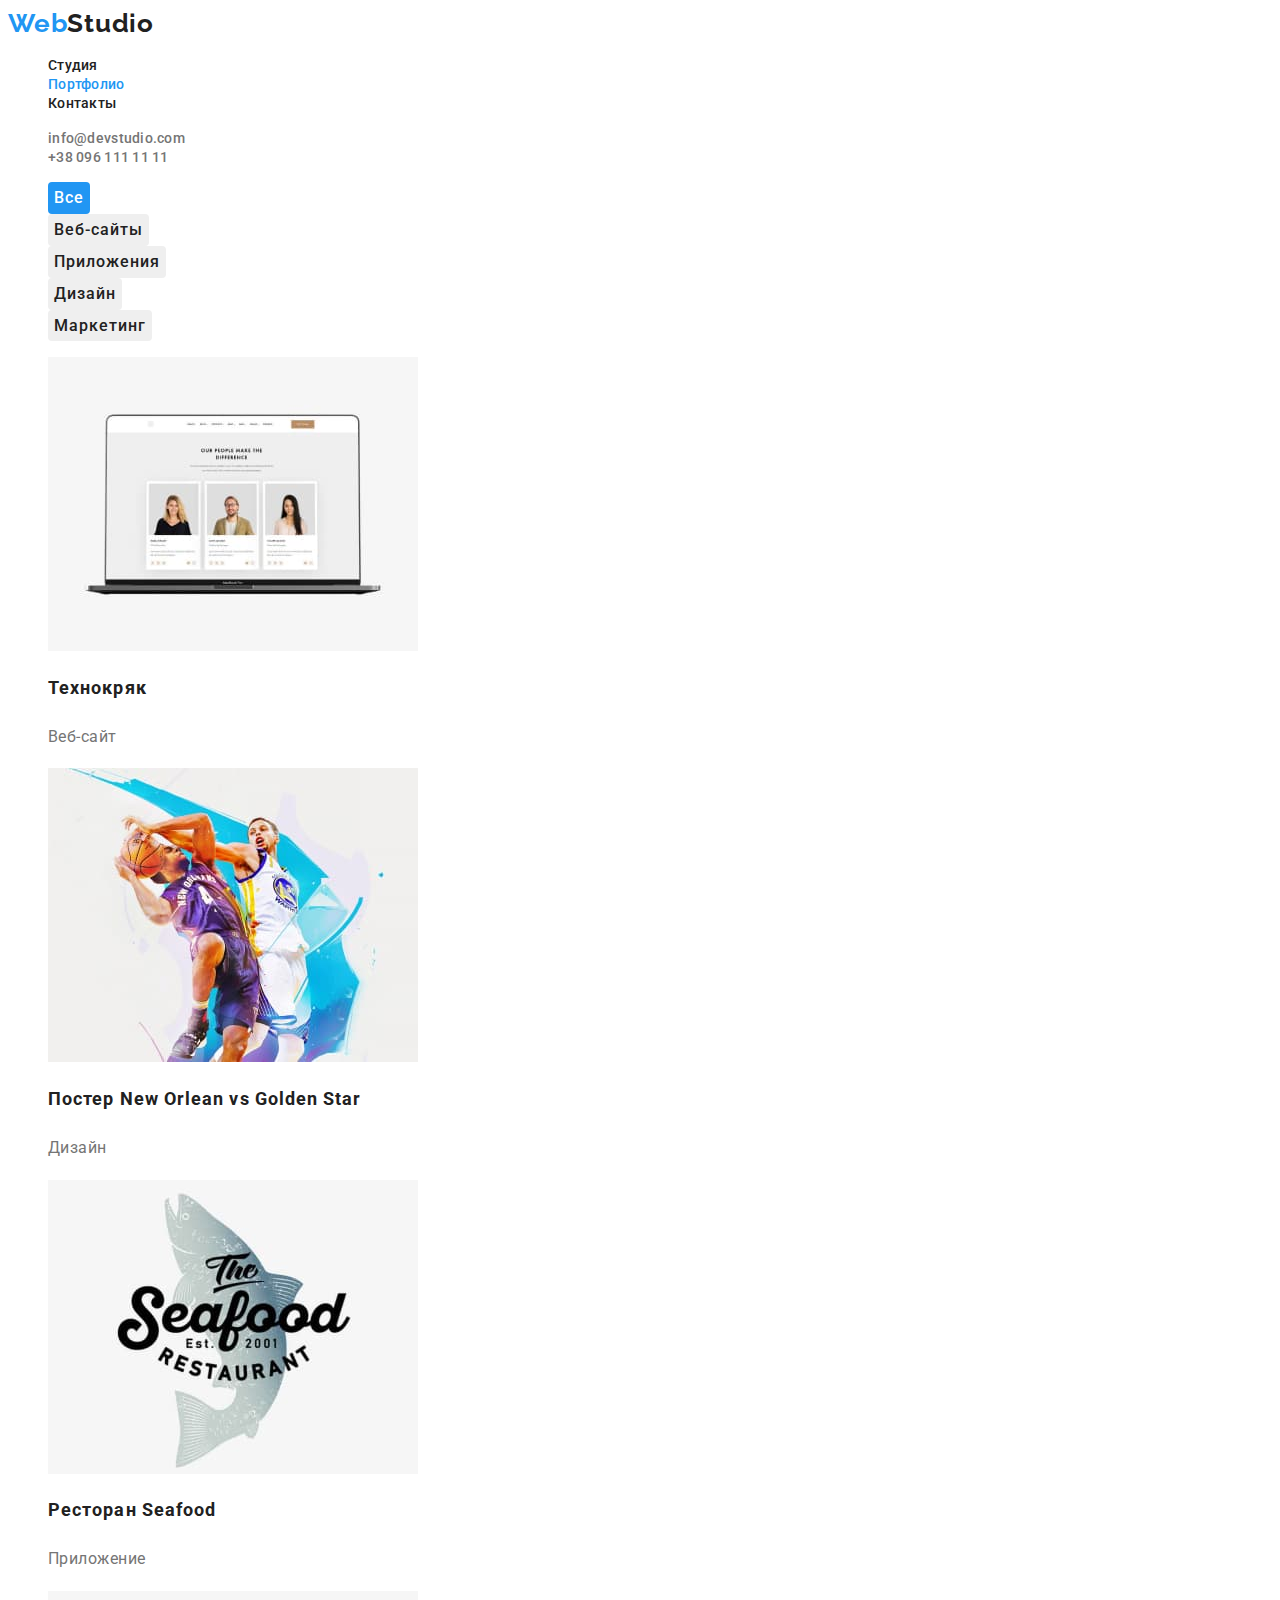
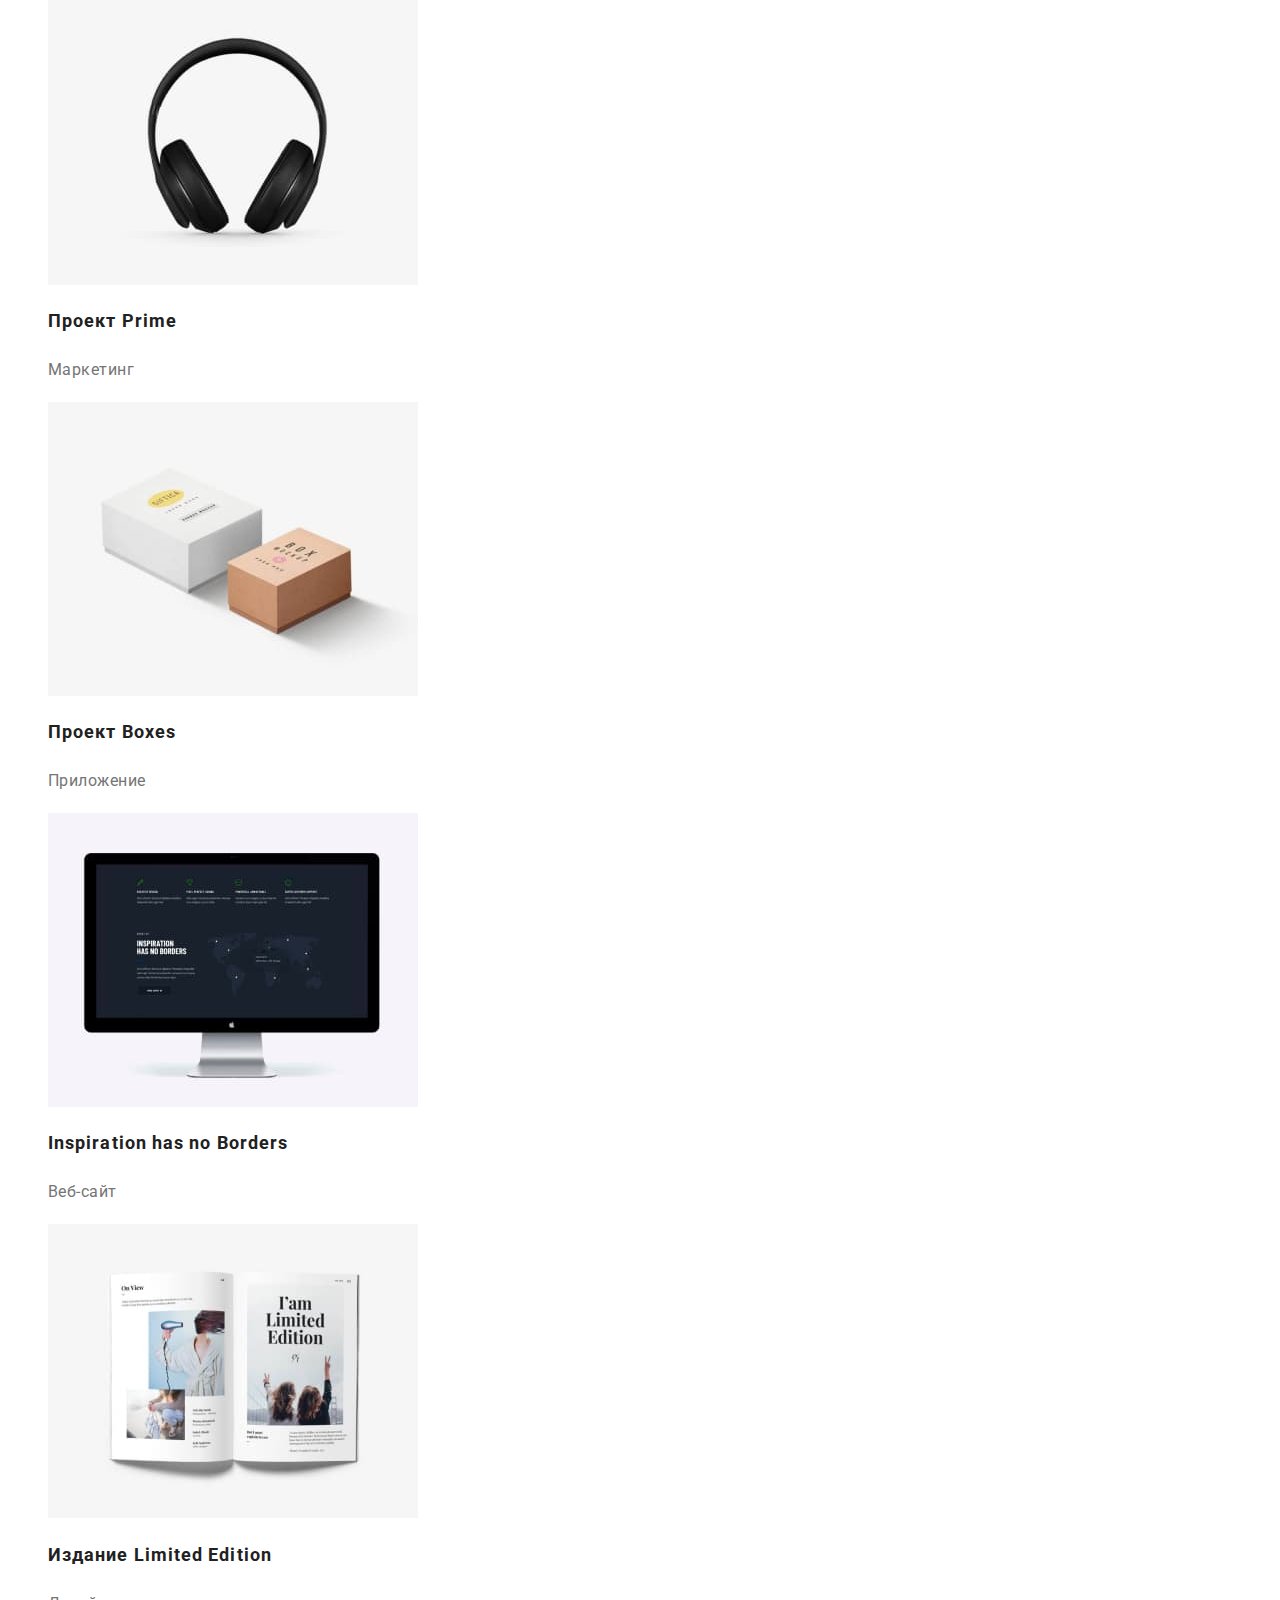
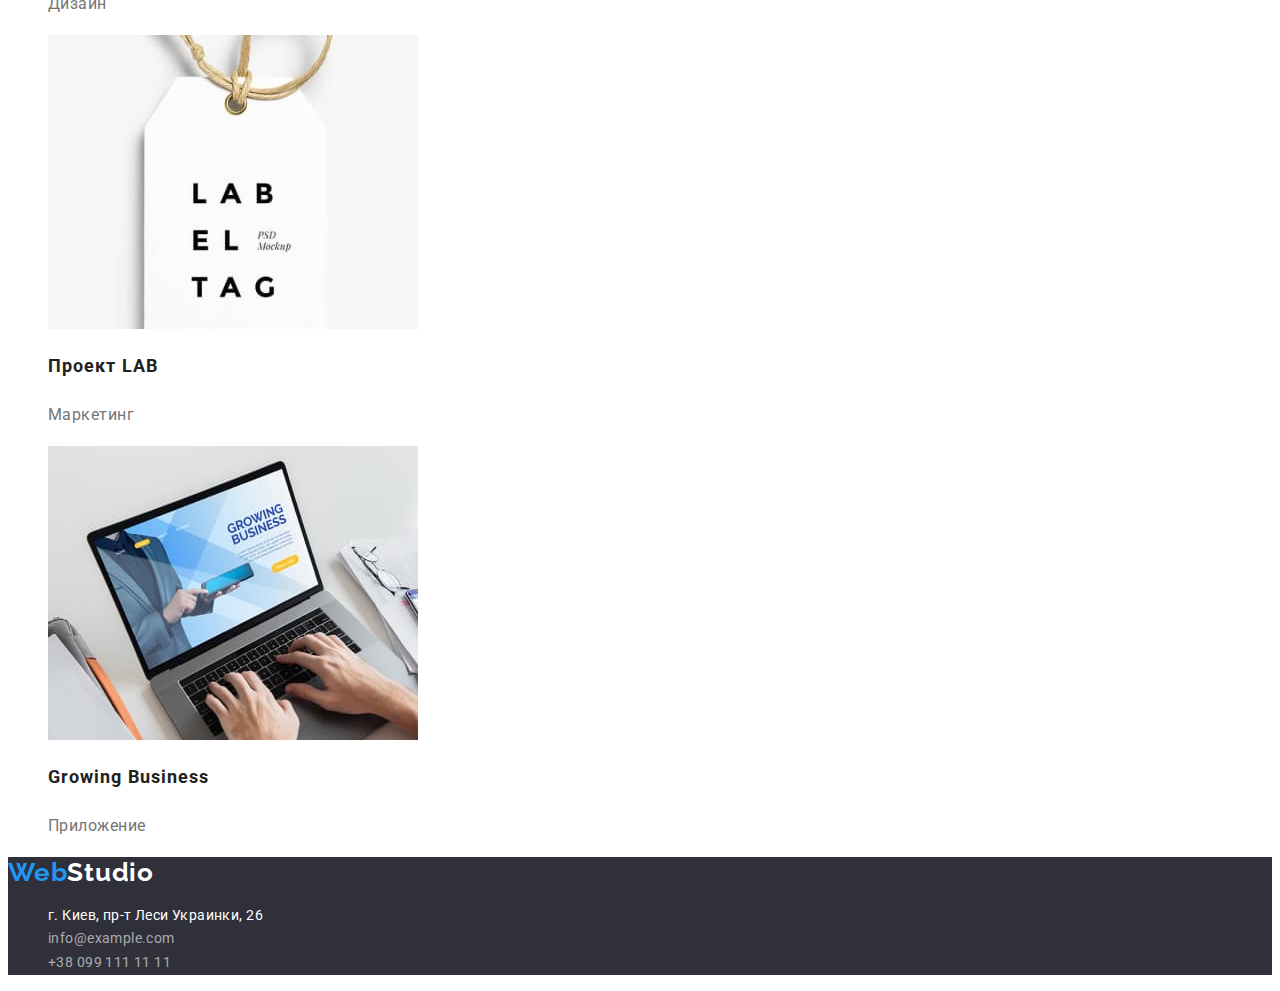
==== portfolio.html @ 715f6368 "add new rep" ====
<!DOCTYPE html>
<html lang="ru">
  <head>
    <meta charset="UTF-8" />
    <meta http-equiv="X-UA-Compatible" content="IE=edge" />
    <meta name="viewport" content="width=device-width, initial-scale=1.0" />
    <title>Portfolio</title>
    <link rel="preconnect" href="https://fonts.googleapis.com" />
    <link rel="preconnect" href="https://fonts.gstatic.com" crossorigin />
    <link
      href="https://fonts.googleapis.com/css2?family=Roboto:wght@400;500;700;900&family=Raleway:wght@700&display=swap"
      rel="stylesheet"
    />
    <link rel="stylesheet" href="./css/styles.css" />
  </head>
  <body>
    <header class="header">
      <a lang="en" href="" class="header-logo link"
        ><span class="web">Web</span>Studio</a
      >
      <nav class="header-nav">
        <ul class="header-list list">
          <li class="header-item">
            <a href="./index.html" class="header-link link">Студия</a>
          </li>
          <li class="header-item">
            <a href="./portfolio.html" class="header-link link current"
              >Портфолио</a
            >
          </li>
          <li class="header-item">
            <a href="" class="header-link link">Контакты</a>
          </li>
        </ul>
      </nav>
      <ul class="header-contacts list">
        <li class="header-item-mailtel">
          <a href="mailto:info@devstudio.com" class="header-mailtel link"
            >info@devstudio.com</a
          >
        </li>
        <li class="header-item-mailtel">
          <a href="tel:+380961111111" class="header-mailtel link"
            >+38 096 111 11 11</a
          >
        </li>
      </ul>
    </header>
    <main>
      <section class="features">
        <h1 class="visually-hidden">Наполнение портфолио</h1>
        <ul class="portfolio-list list">
          <li class="item-button">
            <button type="button" class="btn-portfolio-wse">Все</button>
          </li>
          <li class="item-button">
            <button type="button" class="btn-portfolio">Веб-сайты</button>
          </li>
          <li class="item-button">
            <button type="button" class="btn-portfolio">Приложения</button>
          </li>
          <li class="item-button">
            <button type="button" class="btn-portfolio">Дизайн</button>
          </li>
          <li class="item-button">
            <button type="button" class="btn-portfolio">Маркетинг</button>
          </li>
        </ul>
        <ul class="portfolio-list list">
          <li class="portfolio-item">
            <img src="./img/portfolio1.jpg" alt="Ноутбук" width="370" />
            <h2 class="portfolio-desc">Технокряк</h2>
            <p title="text" class="portfolio-text">Веб-сайт</p>
          </li>
          <li class="portfolio-item">
            <img src="./img/portfolio2.jpg" alt="Гравці з м'ячем" width="370" />
            <h2 class="portfolio-desc">
              Постер <span lang="en">New Orlean vs Golden Star</span>
            </h2>
            <p title="text" class="portfolio-text">Дизайн</p>
          </li>
          <li class="portfolio-item">
            <img src="./img/portfolio3.jpg" alt="логотип риби" width="370" />
            <h2 class="portfolio-desc">
              Ресторан <span lang="en">Seafood</span>
            </h2>
            <p title="text" class="portfolio-text">Приложение</p>
          </li>
          <li class="portfolio-item">
            <img src="./img/portfolio4.jpg" alt="навушники" width="370" />
            <h2 class="portfolio-desc">Проект <span lang="en">Prime</span></h2>
            <p title="text" class="portfolio-text">Маркетинг</p>
          </li>
          <li class="portfolio-item">
            <img src="./img/portfolio5.jpg" alt="ящики" width="370" />
            <h2 class="portfolio-desc">Проект <span lang="en">Boxes</span></h2>
            <p title="text" class="portfolio-text">Приложение</p>
          </li>
          <li class="portfolio-item">
            <img src="./img/portfolio6.jpg" alt="монітор" width="370" />
            <h2 lang="en" class="portfolio-desc">Inspiration has no Borders</h2>
            <p title="text" class="portfolio-text">Веб-сайт</p>
          </li>
          <li class="portfolio-item">
            <img src="./img/portfolio7.jpg" alt="книга" width="370" />
            <h2 class="portfolio-desc">
              Издание <span lang="en">Limited Edition</span>
            </h2>
            <p title="text" class="portfolio-text">Дизайн</p>
          </li>
          <li class="portfolio-item">
            <img src="./img/portfolio8.jpg" alt="стікер" width="370" />
            <h2 class="portfolio-desc">Проект <span lang="en">LAB</span></h2>
            <p title="text" class="portfolio-text">Маркетинг</p>
          </li>
          <li class="portfolio-item">
            <img
              src="./img/portfolio9.jpg"
              alt="руки на ноутбуці"
              width="370"
            />
            <h2 lang="en" class="portfolio-desc">Growing Business</h2>
            <p title="text" class="portfolio-text">Приложение</p>
          </li>
        </ul>
      </section>
    </main>
    <footer class="footer">
      <a lang="en" href="" class="footer-logo link"
        ><span class="web-f">Web</span>Studio</a
      >
      <address class="adress">
        <ul class="adress-list list">
          <li class="adress-item-one">
            <a
              href="https://goo.gl/maps/7hDz9HY57iAQ3fco6"
              class="adress-link-one link"
              >г. Киев, пр-т Леси Украинки, 26</a
            >
          </li>
          <li class="adress-item">
            <a href="mailto:info@example.com" class="adress-link link"
              >info@example.com</a
            >
          </li>
          <li class="adress-item">
            <a href="tel:+380991111111" class="adress-link link"
              >+38 099 111 11 11</a
            >
          </li>
        </ul>
      </address>
    </footer>
  </body>
</html>
---- css/styles.css ----
:root {
  --first-color: #212121;
  --second-color: #ffffff;
  --third-color: #2196f3;
  --fourth-color: #000000;
  --fifth-color: #757575;
  --sixth-color: #2f303a;
  --seventh-color: #f5f4fa;
  --hero-button-color: #188ce8;
}

.header-item.current {
  color: var(--third-color);
}

body {
  font-family: "Roboto", sans-serif;
  color: var(--first-color);
  background-color: var(--second-color);
}

.link {
  text-decoration: none;
}

/*----header----*/

.header-logo {
  font-family: "Raleway";
  font-weight: 700;
  font-size: 26px;
  line-height: 1.19;
  letter-spacing: 0.03em;
  color: var(--first-color);
}

.header-logo:hover,
.header-logo:focus,
.web {
  color: var(--third-color);
}

.header-link {
  font-weight: 500;
  font-size: 14px;
  line-height: 1.14;
  letter-spacing: 0.02em;
  color: var(--first-color);
}

.header-link:hover,
.header-link:focus {
  color: var(--third-color);
}

.list {
  list-style: none;
}

.current {
  color: var(--third-color);
}

.header-mailtel {
  font-weight: 500;
  font-size: 14px;
  line-height: 1.14;
  letter-spacing: 0.02em;
  color: var(--fifth-color);
}

.header-mailtel:hover,
.header-mailtel:focus {
  color: var(--third-color);
}

/*---hero---*/

.hero {
  background-color: var(--sixth-color);
}

.hero-logo {
  font-weight: 900;
  font-size: 44px;
  line-height: 1.36;
  letter-spacing: 0.06em;
  text-transform: uppercase;
  color: var(--second-color);
}

.hero-btn {
  font-family: "Roboto";
  font-weight: 500;
  font-size: 16px;
  line-height: 1.87;
  display: flex;
  letter-spacing: 0.06em;
  border: 0;
  border-radius: 4px;
  color: var(--second-color);
  background-color: var(--third-color);
  cursor: pointer;
}

.hero-btn:hover,
.hero-btn:focus {
  background-color: var(--hero-button-color);
  color: var(--second-color);
}

/*--benefits--*/

.visually-hidden {
  position: absolute;
  white-space: nowrap;
  width: 1px;
  height: 1px;
  overflow: hidden;
  border: 0;
  padding: 0;
  clip: rect(0 0 0 0);
  clip-path: inset(50%);
  margin: -1px;
}

.benefits-hed {
  font-weight: 700;
  font-size: 14px;
  line-height: 1.14;
  letter-spacing: 0.03em;
  text-transform: uppercase;
  color: var(--first-color);
}

.benefits-text {
  font-size: 14px;
  line-height: 1.71;
  letter-spacing: 0.03em;
  color: var(--fifth-color);
}

/*---prices---*/

.prices-tittle {
  font-weight: 700;
  font-size: 36px;
  line-height: 1.16;
  letter-spacing: 0.03em;
  color: var(--first-color);
}

/*----team----*/

.team {
  background-color: var(--seventh-color);
}

.team-item {
  background-color: var(--second-color);
}

.team-tittle {
  font-weight: 700;
  font-size: 36px;
  line-height: 1.16;
  letter-spacing: 0.03em;
  color: var(--first-color);
}

.team-participant {
  font-weight: 500;
  font-size: 16px;
  line-height: 1.18;
  letter-spacing: 0.03em;
  color: var(--first-color);
}

.team-text {
  line-height: 1.18;
  letter-spacing: 0.03em;
  color: var(--fifth-color);
}

/*---footer---*/

.footer-logo {
  font-family: "Raleway";
  font-style: normal;
  font-weight: 700;
  font-size: 26px;
  line-height: 1.19;
  letter-spacing: 0.03em;
  color: var(--second-color);
}

.footer-logo:hover,
.footer-logo:focus,
.web-f {
  color: var(--third-color);
}

.footer {
  background-color: var(--sixth-color);
}

.adress {
  font-style: normal;
}

.adress-link-one {
  font-size: 14px;
  line-height: 1.71;
  letter-spacing: 0.03em;
  color: var(--second-color);
}

.adress-link-one:hover,
.adress-link-one:focus {
  color: var(--third-color);
}

.adress-link {
  font-size: 14px;
  line-height: 1.71;
  letter-spacing: 0.03em;
  color: rgba(255, 255, 255, 0.6);
}

.adress-link:hover,
.adress-link:focus {
  color: var(--third-color);
}

/*---portfolio---*/

.btn-portfolio-wse {
  font-family: inherit;
  font-weight: 500;
  font-size: 16px;
  line-height: 1.87;
  display: flex;
  letter-spacing: 0.06em;
  border: 0;
  border-radius: 4px;
  color: var(--second-color);
  background-color: var(--third-color);
  cursor: pointer;
}

.btn-portfolio-wse:hover,
.btn-portfolio-wse:focus {
  background-color: var(--third-color);
  color: var(--second-color);
}

.btn-portfolio {
  font-family: inherit;
  font-weight: 500;
  font-size: 16px;
  line-height: 1.87;
  display: flex;
  letter-spacing: 0.06em;
  border: 0;
  border-radius: 4px;
  color: var(--first-color);
  cursor: pointer;
}

.btn-portfolio:hover,
.btn-portfolio:focus {
  background-color: var(--third-color);
  color: var(--second-color);
}

.portfolio-desc {
  font-weight: 700;
  font-size: 18px;
  line-height: 2;
  letter-spacing: 0.06em;
  color: var(--first-color);
}

.portfolio-text {
  font-size: 16px;
  line-height: 1.88;
  letter-spacing: 0.03em;
  color: var(--fifth-color);
}
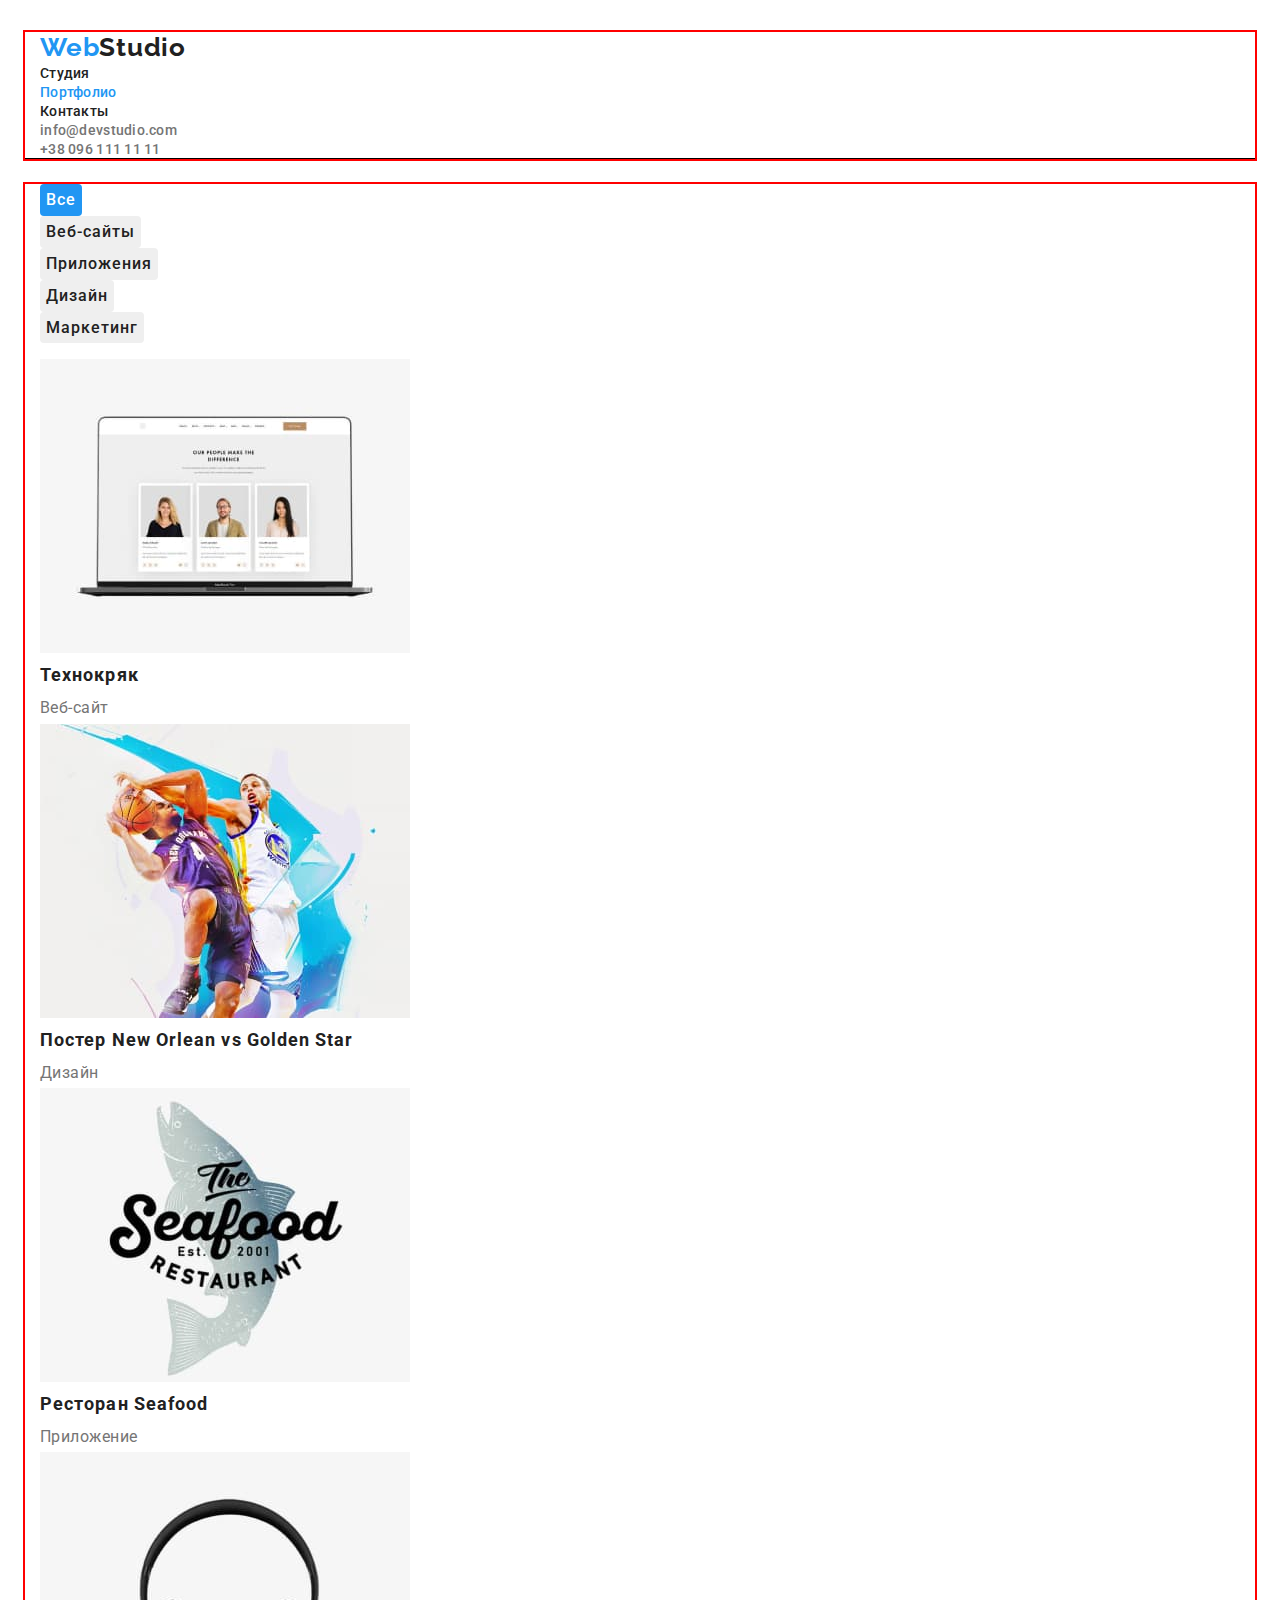
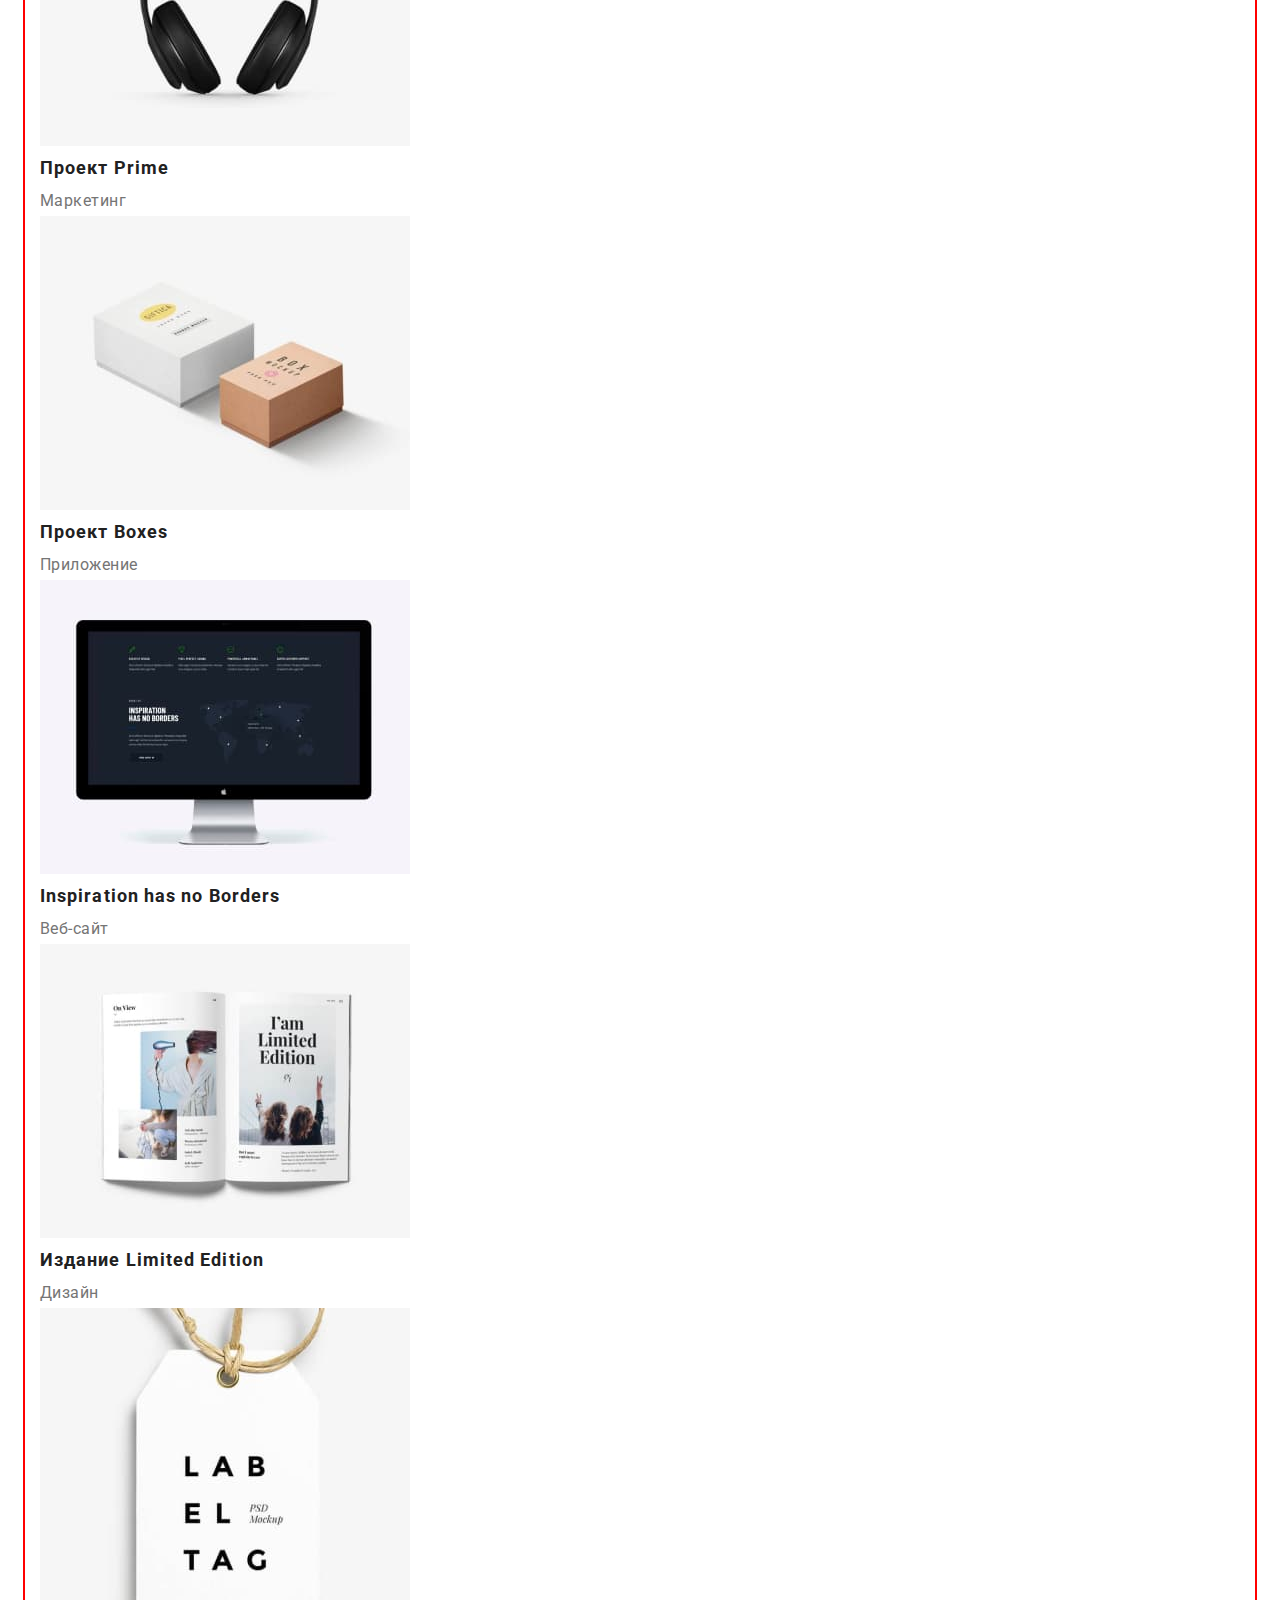
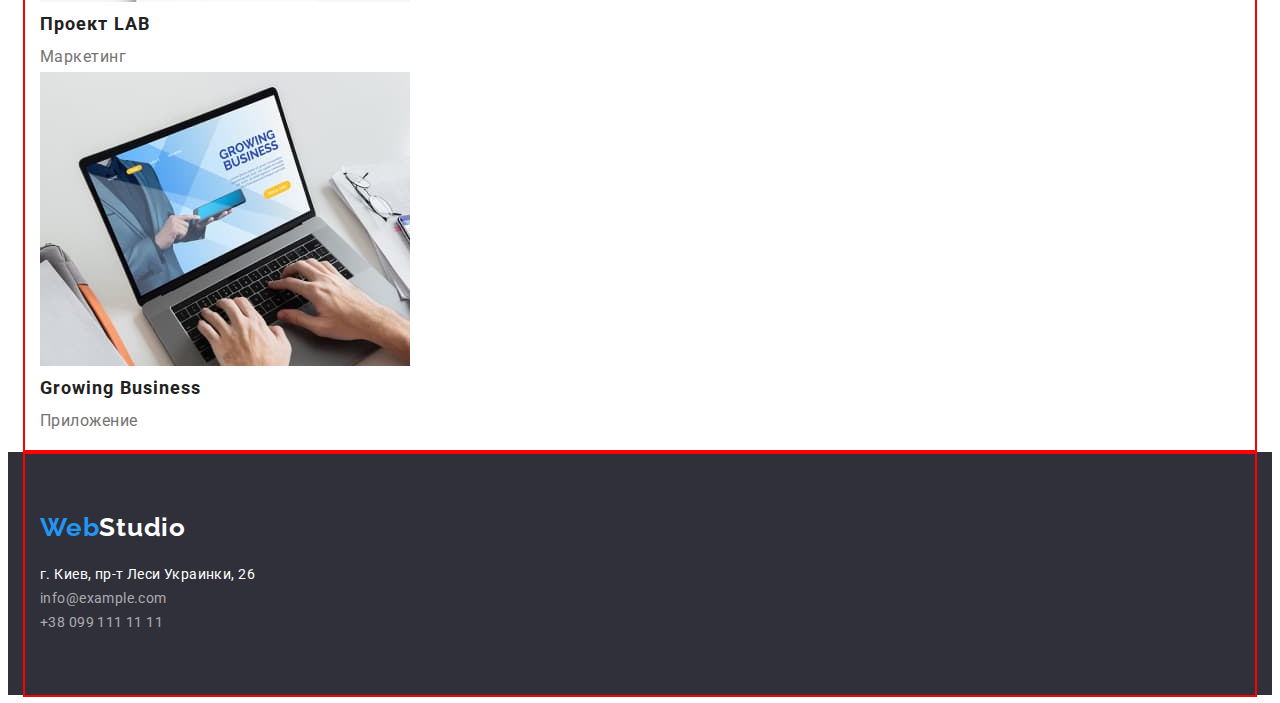
==== commit 670f09d9: "dz1" ====
--- a/portfolio.html
+++ b/portfolio.html
@@ -11,145 +11,168 @@
       href="https://fonts.googleapis.com/css2?family=Roboto:wght@400;500;700;900&family=Raleway:wght@700&display=swap"
       rel="stylesheet"
     />
+        <link
+      rel="stylesheet"
+      href="https://cdnjs.cloudflare.com/ajax/libs/modern-normalize/1.1.0/modern-normalize.min.css"
+      integrity="sha512-wpPYUAdjBVSE4KJnH1VR1HeZfpl1ub8YT/NKx4PuQ5NmX2tKuGu6U/JRp5y+Y8XG2tV+wKQpNHVUX03MfMFn9Q=="
+      crossorigin="anonymous"
+      referrerpolicy="no-referrer"
+    />
     <link rel="stylesheet" href="./css/styles.css" />
   </head>
   <body>
-    <header class="header">
-      <a lang="en" href="" class="header-logo link"
-        ><span class="web">Web</span>Studio</a
-      >
-      <nav class="header-nav">
-        <ul class="header-list list">
-          <li class="header-item">
-            <a href="./index.html" class="header-link link">Студия</a>
-          </li>
-          <li class="header-item">
-            <a href="./portfolio.html" class="header-link link current"
-              >Портфолио</a
+    <header class="page-header">
+      <div class="container container-header">
+        <a lang="en" href="" class="header-logo link"
+          ><span class="web">Web</span>Studio</a
+        >
+        <nav class="header-nav">
+          <ul class="header-list list">
+            <li class="header-item">
+              <a href="./index.html" class="header-link link">Студия</a>
+            </li>
+            <li class="header-item">
+              <a href="./portfolio.html" class="header-link link current"
+                >Портфолио</a
+              >
+            </li>
+            <li class="header-item">
+              <a href="" class="header-link link">Контакты</a>
+            </li>
+          </ul>
+        </nav>
+        <ul class="header-contacts list">
+          <li class="header-item-mailtel">
+            <a href="mailto:info@devstudio.com" class="header-mailtel link"
+              >info@devstudio.com</a
             >
           </li>
-          <li class="header-item">
-            <a href="" class="header-link link">Контакты</a>
+          <li class="header-item-mailtel">
+            <a href="tel:+380961111111" class="header-mailtel link"
+              >+38 096 111 11 11</a
+            >
           </li>
         </ul>
-      </nav>
-      <ul class="header-contacts list">
-        <li class="header-item-mailtel">
-          <a href="mailto:info@devstudio.com" class="header-mailtel link"
-            >info@devstudio.com</a
-          >
-        </li>
-        <li class="header-item-mailtel">
-          <a href="tel:+380961111111" class="header-mailtel link"
-            >+38 096 111 11 11</a
-          >
-        </li>
-      </ul>
+      </div>
     </header>
     <main>
       <section class="features">
-        <h1 class="visually-hidden">Наполнение портфолио</h1>
-        <ul class="portfolio-list list">
-          <li class="item-button">
-            <button type="button" class="btn-portfolio-wse">Все</button>
-          </li>
-          <li class="item-button">
-            <button type="button" class="btn-portfolio">Веб-сайты</button>
-          </li>
-          <li class="item-button">
-            <button type="button" class="btn-portfolio">Приложения</button>
-          </li>
-          <li class="item-button">
-            <button type="button" class="btn-portfolio">Дизайн</button>
-          </li>
-          <li class="item-button">
-            <button type="button" class="btn-portfolio">Маркетинг</button>
-          </li>
-        </ul>
-        <ul class="portfolio-list list">
-          <li class="portfolio-item">
-            <img src="./img/portfolio1.jpg" alt="Ноутбук" width="370" />
-            <h2 class="portfolio-desc">Технокряк</h2>
-            <p title="text" class="portfolio-text">Веб-сайт</p>
-          </li>
-          <li class="portfolio-item">
-            <img src="./img/portfolio2.jpg" alt="Гравці з м'ячем" width="370" />
-            <h2 class="portfolio-desc">
-              Постер <span lang="en">New Orlean vs Golden Star</span>
-            </h2>
-            <p title="text" class="portfolio-text">Дизайн</p>
-          </li>
-          <li class="portfolio-item">
-            <img src="./img/portfolio3.jpg" alt="логотип риби" width="370" />
-            <h2 class="portfolio-desc">
-              Ресторан <span lang="en">Seafood</span>
-            </h2>
-            <p title="text" class="portfolio-text">Приложение</p>
-          </li>
-          <li class="portfolio-item">
-            <img src="./img/portfolio4.jpg" alt="навушники" width="370" />
-            <h2 class="portfolio-desc">Проект <span lang="en">Prime</span></h2>
-            <p title="text" class="portfolio-text">Маркетинг</p>
-          </li>
-          <li class="portfolio-item">
-            <img src="./img/portfolio5.jpg" alt="ящики" width="370" />
-            <h2 class="portfolio-desc">Проект <span lang="en">Boxes</span></h2>
-            <p title="text" class="portfolio-text">Приложение</p>
-          </li>
-          <li class="portfolio-item">
-            <img src="./img/portfolio6.jpg" alt="монітор" width="370" />
-            <h2 lang="en" class="portfolio-desc">Inspiration has no Borders</h2>
-            <p title="text" class="portfolio-text">Веб-сайт</p>
-          </li>
-          <li class="portfolio-item">
-            <img src="./img/portfolio7.jpg" alt="книга" width="370" />
-            <h2 class="portfolio-desc">
-              Издание <span lang="en">Limited Edition</span>
-            </h2>
-            <p title="text" class="portfolio-text">Дизайн</p>
-          </li>
-          <li class="portfolio-item">
-            <img src="./img/portfolio8.jpg" alt="стікер" width="370" />
-            <h2 class="portfolio-desc">Проект <span lang="en">LAB</span></h2>
-            <p title="text" class="portfolio-text">Маркетинг</p>
-          </li>
-          <li class="portfolio-item">
-            <img
-              src="./img/portfolio9.jpg"
-              alt="руки на ноутбуці"
-              width="370"
-            />
-            <h2 lang="en" class="portfolio-desc">Growing Business</h2>
-            <p title="text" class="portfolio-text">Приложение</p>
-          </li>
-        </ul>
+        <div class="container">
+          <h1 class="visually-hidden">Наполнение портфолио</h1>
+          <ul class="portfolio-list list">
+            <li class="item-button">
+              <button type="button" class="btn-portfolio-wse">Все</button>
+            </li>
+            <li class="item-button">
+              <button type="button" class="btn-portfolio">Веб-сайты</button>
+            </li>
+            <li class="item-button">
+              <button type="button" class="btn-portfolio">Приложения</button>
+            </li>
+            <li class="item-button">
+              <button type="button" class="btn-portfolio">Дизайн</button>
+            </li>
+            <li class="item-button">
+              <button type="button" class="btn-portfolio">Маркетинг</button>
+            </li>
+          </ul>
+          <ul class="portfolio-list list">
+            <li class="portfolio-item">
+              <img src="./img/portfolio1.jpg" alt="Ноутбук" width="370" />
+              <h2 class="portfolio-desc">Технокряк</h2>
+              <p title="text" class="portfolio-text">Веб-сайт</p>
+            </li>
+            <li class="portfolio-item">
+              <img
+                src="./img/portfolio2.jpg"
+                alt="Гравці з м'ячем"
+                width="370"
+              />
+              <h2 class="portfolio-desc">
+                Постер <span lang="en">New Orlean vs Golden Star</span>
+              </h2>
+              <p title="text" class="portfolio-text">Дизайн</p>
+            </li>
+            <li class="portfolio-item">
+              <img src="./img/portfolio3.jpg" alt="логотип риби" width="370" />
+              <h2 class="portfolio-desc">
+                Ресторан <span lang="en">Seafood</span>
+              </h2>
+              <p title="text" class="portfolio-text">Приложение</p>
+            </li>
+            <li class="portfolio-item">
+              <img src="./img/portfolio4.jpg" alt="навушники" width="370" />
+              <h2 class="portfolio-desc">
+                Проект <span lang="en">Prime</span>
+              </h2>
+              <p title="text" class="portfolio-text">Маркетинг</p>
+            </li>
+            <li class="portfolio-item">
+              <img src="./img/portfolio5.jpg" alt="ящики" width="370" />
+              <h2 class="portfolio-desc">
+                Проект <span lang="en">Boxes</span>
+              </h2>
+              <p title="text" class="portfolio-text">Приложение</p>
+            </li>
+            <li class="portfolio-item">
+              <img src="./img/portfolio6.jpg" alt="монітор" width="370" />
+              <h2 lang="en" class="portfolio-desc">
+                Inspiration has no Borders
+              </h2>
+              <p title="text" class="portfolio-text">Веб-сайт</p>
+            </li>
+            <li class="portfolio-item">
+              <img src="./img/portfolio7.jpg" alt="книга" width="370" />
+              <h2 class="portfolio-desc">
+                Издание <span lang="en">Limited Edition</span>
+              </h2>
+              <p title="text" class="portfolio-text">Дизайн</p>
+            </li>
+            <li class="portfolio-item">
+              <img src="./img/portfolio8.jpg" alt="стікер" width="370" />
+              <h2 class="portfolio-desc">Проект <span lang="en">LAB</span></h2>
+              <p title="text" class="portfolio-text">Маркетинг</p>
+            </li>
+            <li class="portfolio-item">
+              <img
+                src="./img/portfolio9.jpg"
+                alt="руки на ноутбуці"
+                width="370"
+              />
+              <h2 lang="en" class="portfolio-desc">Growing Business</h2>
+              <p title="text" class="portfolio-text">Приложение</p>
+            </li>
+          </ul>
+        </div>
       </section>
     </main>
     <footer class="footer">
-      <a lang="en" href="" class="footer-logo link"
-        ><span class="web-f">Web</span>Studio</a
-      >
-      <address class="adress">
-        <ul class="adress-list list">
-          <li class="adress-item-one">
-            <a
-              href="https://goo.gl/maps/7hDz9HY57iAQ3fco6"
-              class="adress-link-one link"
-              >г. Киев, пр-т Леси Украинки, 26</a
-            >
-          </li>
-          <li class="adress-item">
-            <a href="mailto:info@example.com" class="adress-link link"
-              >info@example.com</a
-            >
-          </li>
-          <li class="adress-item">
-            <a href="tel:+380991111111" class="adress-link link"
-              >+38 099 111 11 11</a
-            >
-          </li>
-        </ul>
-      </address>
+      <div class="container container-footer">
+        <a href="" class="footer-logo link"
+          ><span class="web-f">Web</span>Studio</a
+        >
+        <address class="adress">
+          <ul class="adress-list list">
+            <li class="adress-item-one">
+              <a
+                href="https://goo.gl/maps/7hDz9HY57iAQ3fco6"
+                class="adress-link-one link"
+                >г. Киев, пр-т Леси Украинки, 26</a
+              >
+            </li>
+            <li class="adress-item">
+              <a href="mailto:info@example.com" class="adress-link link"
+                >info@example.com</a
+              >
+            </li>
+            <li class="adress-item">
+              <a href="tel:+380991111111" class="adress-link link"
+                >+38 099 111 11 11</a
+              >
+            </li>
+          </ul>
+        </address>
+      </div>
     </footer>
   </body>
 </html>
--- a/css/styles.css
+++ b/css/styles.css
@@ -9,6 +9,23 @@
   --hero-button-color: #188ce8;
 }
 
+p,
+h1,
+h2,
+h3,
+h4,
+h5,
+h6 {
+  margin: 0;
+}
+
+ul,
+ol {
+  margin: 0;
+  margin-left: 0;
+  padding: 0;
+}
+
 .header-item.current {
   color: var(--third-color);
 }
@@ -23,7 +40,25 @@
   text-decoration: none;
 }
 
+.container {
+  width: 1200px;
+  margin-left: auto;
+  margin-right: auto;
+  padding-left: 15px;
+  padding-right: 15px;
+  outline: 2px solid red;
+}
+
+.container-header {
+  border-bottom: 1px solid #000;
+}
+
 /*----header----*/
+
+.page-header {
+  padding-top: 24px;
+  padding-bottom: 25px;
+}
 
 .header-logo {
   font-family: "Raleway";
@@ -78,6 +113,11 @@
 
 .hero {
   background-color: var(--sixth-color);
+}
+
+.container-hero {
+  height: 600px;
+  padding-top: 200px;
 }
 
 .hero-logo {
@@ -87,9 +127,14 @@
   letter-spacing: 0.06em;
   text-transform: uppercase;
   color: var(--second-color);
+  text-align: center;
+  max-width: 696px;
+  margin-left: 252px;
 }
 
 .hero-btn {
+  display: block;
+  margin: 32px auto 0;
   font-family: "Roboto";
   font-weight: 500;
   font-size: 16px;
@@ -138,6 +183,15 @@
   line-height: 1.71;
   letter-spacing: 0.03em;
   color: var(--fifth-color);
+  margin-top: 10px;
+}
+
+.benefits-item {
+  max-width: 270px;
+}
+
+.container-benefits {
+  margin-top: 94px;
 }
 
 /*---prices---*/
@@ -148,6 +202,12 @@
   line-height: 1.16;
   letter-spacing: 0.03em;
   color: var(--first-color);
+  text-align: center;
+  margin-bottom: 50px;
+}
+
+.container-prices {
+  margin-top: 94px;
 }
 
 /*----team----*/
@@ -158,6 +218,11 @@
 
 .team-item {
   background-color: var(--second-color);
+  width: 270px;
+  height: 368px;
+  border-radius: 0px 0px 4px 4px;
+  text-align: center;
+  margin-top: 30px;
 }
 
 .team-tittle {
@@ -166,6 +231,7 @@
   line-height: 1.16;
   letter-spacing: 0.03em;
   color: var(--first-color);
+  text-align: center;
 }
 
 .team-participant {
@@ -174,12 +240,20 @@
   line-height: 1.18;
   letter-spacing: 0.03em;
   color: var(--first-color);
+  margin-top: 30px;
 }
 
 .team-text {
   line-height: 1.18;
   letter-spacing: 0.03em;
   color: var(--fifth-color);
+  margin-top: 10px;
+}
+
+.container-team {
+  margin-top: 94px;
+  padding-top: 94px;
+  padding-bottom: 94px;
 }
 
 /*---footer---*/
@@ -232,6 +306,15 @@
   color: var(--third-color);
 }
 
+.container-footer {
+  padding-top: 60px;
+  padding-bottom: 60px;
+}
+
+.adress-list {
+  padding-top: 20px;
+}
+
 /*---portfolio---*/
 
 .btn-portfolio-wse {
@@ -287,3 +370,7 @@
   letter-spacing: 0.03em;
   color: var(--fifth-color);
 }
+
+.portfolio-list {
+  padding-bottom: 16px;
+}
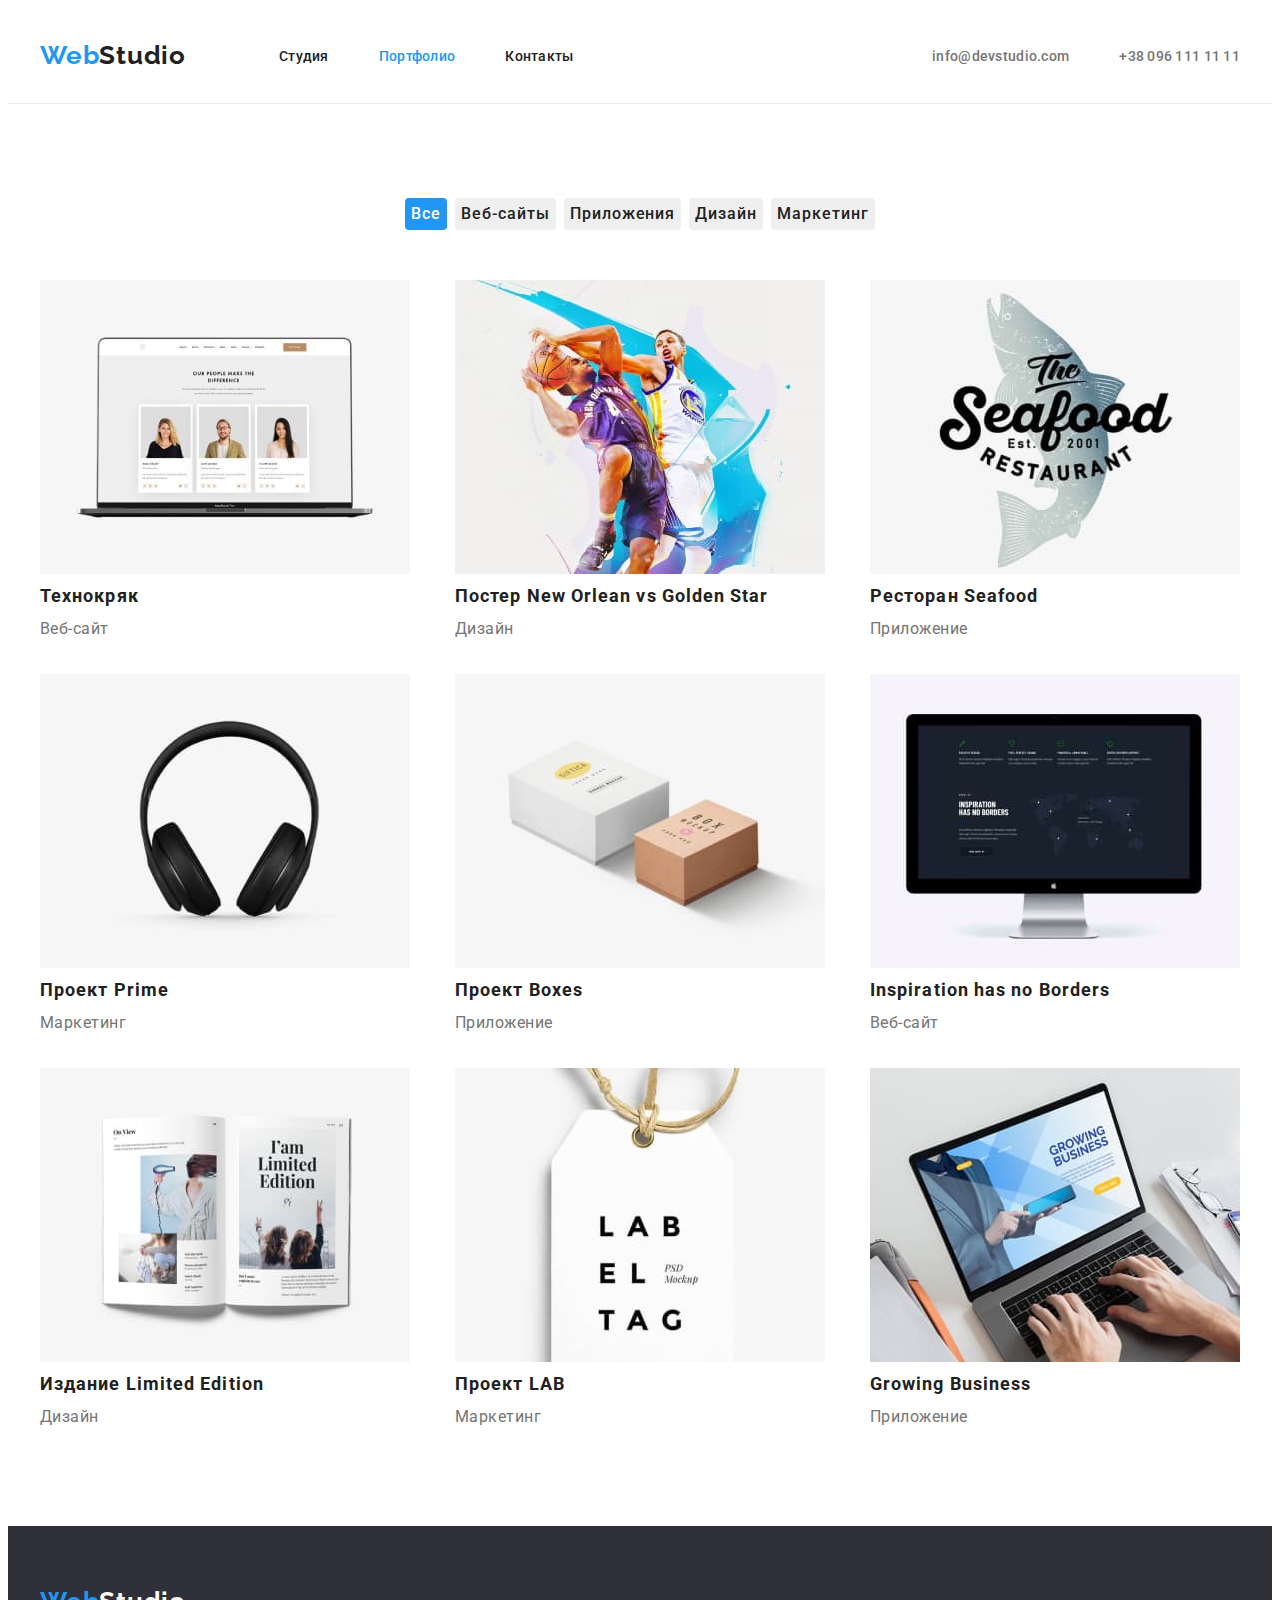
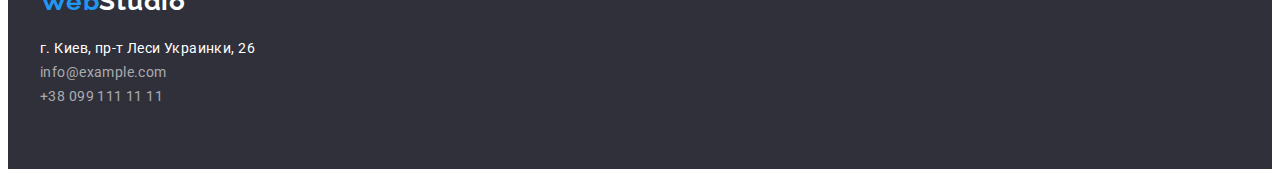
==== commit cef7cc21: "DZ ver.1" ====
--- a/portfolio.html
+++ b/portfolio.html
@@ -11,7 +11,7 @@
       href="https://fonts.googleapis.com/css2?family=Roboto:wght@400;500;700;900&family=Raleway:wght@700&display=swap"
       rel="stylesheet"
     />
-        <link
+    <link
       rel="stylesheet"
       href="https://cdnjs.cloudflare.com/ajax/libs/modern-normalize/1.1.0/modern-normalize.min.css"
       integrity="sha512-wpPYUAdjBVSE4KJnH1VR1HeZfpl1ub8YT/NKx4PuQ5NmX2tKuGu6U/JRp5y+Y8XG2tV+wKQpNHVUX03MfMFn9Q=="
@@ -57,7 +57,7 @@
     </header>
     <main>
       <section class="features">
-        <div class="container">
+        <div class="container container-features">
           <h1 class="visually-hidden">Наполнение портфолио</h1>
           <ul class="portfolio-list list">
             <li class="item-button">
@@ -76,7 +76,7 @@
               <button type="button" class="btn-portfolio">Маркетинг</button>
             </li>
           </ul>
-          <ul class="portfolio-list list">
+          <ul class="portfolio-list-item list">
             <li class="portfolio-item">
               <img src="./img/portfolio1.jpg" alt="Ноутбук" width="370" />
               <h2 class="portfolio-desc">Технокряк</h2>
--- a/css/styles.css
+++ b/css/styles.css
@@ -46,19 +46,49 @@
   margin-right: auto;
   padding-left: 15px;
   padding-right: 15px;
-  outline: 2px solid red;
+  /* outline: 2px solid red;*/
 }
 
 .container-header {
-  border-bottom: 1px solid #000;
+  align-items: center;
 }
 
 /*----header----*/
 
 .page-header {
-  padding-top: 24px;
-  padding-bottom: 25px;
-}
+  padding-top: 32px;
+  padding-bottom: 32px;
+  border-bottom: 1px solid #ececec;
+}
+
+.page-header > .container-header {
+  display: flex;
+}
+
+.header-list {
+  display: flex;
+}
+
+.header-item:not(:last-child) {
+  margin-right: 50px;
+}
+
+.header-contacts {
+  display: flex;
+  margin-left: auto;
+  display: flex;
+  gap: 50px;
+}
+
+/*
+.header-item-mailtel:not(:last-child) {
+  margin-right: 50px;
+}
+*/
+
+/*
+.header-item-mailtel {margin-left: 50px;}
+*/
 
 .header-logo {
   font-family: "Raleway";
@@ -67,6 +97,7 @@
   line-height: 1.19;
   letter-spacing: 0.03em;
   color: var(--first-color);
+  margin-right: 93px;
 }
 
 .header-logo:hover,
@@ -190,8 +221,16 @@
   max-width: 270px;
 }
 
-.container-benefits {
-  margin-top: 94px;
+.benefits-item:not(:last-child) {
+  margin-right: 30px;
+}
+
+.benefits-list {
+  display: flex;
+}
+
+.benefits {
+  padding-top: 94px;
 }
 
 /*---prices---*/
@@ -206,8 +245,14 @@
   margin-bottom: 50px;
 }
 
-.container-prices {
-  margin-top: 94px;
+.prices-list {
+  display: flex;
+  gap: 30px;
+}
+
+.prices {
+  padding-top: 94px;
+  padding-bottom: 94px;
 }
 
 /*----team----*/
@@ -222,7 +267,7 @@
   height: 368px;
   border-radius: 0px 0px 4px 4px;
   text-align: center;
-  margin-top: 30px;
+  margin-top: 50px;
 }
 
 .team-tittle {
@@ -251,9 +296,13 @@
 }
 
 .container-team {
-  margin-top: 94px;
   padding-top: 94px;
   padding-bottom: 94px;
+}
+
+.team-list {
+  display: flex;
+  gap: 30px;
 }
 
 /*---footer---*/
@@ -317,6 +366,11 @@
 
 /*---portfolio---*/
 
+.features {
+  padding-top: 94px;
+  padding-bottom: 94px;
+}
+
 .btn-portfolio-wse {
   font-family: inherit;
   font-weight: 500;
@@ -373,4 +427,21 @@
 
 .portfolio-list {
   padding-bottom: 16px;
-}
+  display: flex;
+  justify-content: center;
+}
+
+.portfolio-list-item {
+  display: flex;
+  flex-wrap: wrap;
+  justify-content: space-between;
+  margin-top: 34px;
+}
+
+.item-button:not(:last-child) {
+  margin-right: 8px;
+}
+
+.portfolio-item:nth-child(n + 4) {
+  margin-top: 30px;
+}
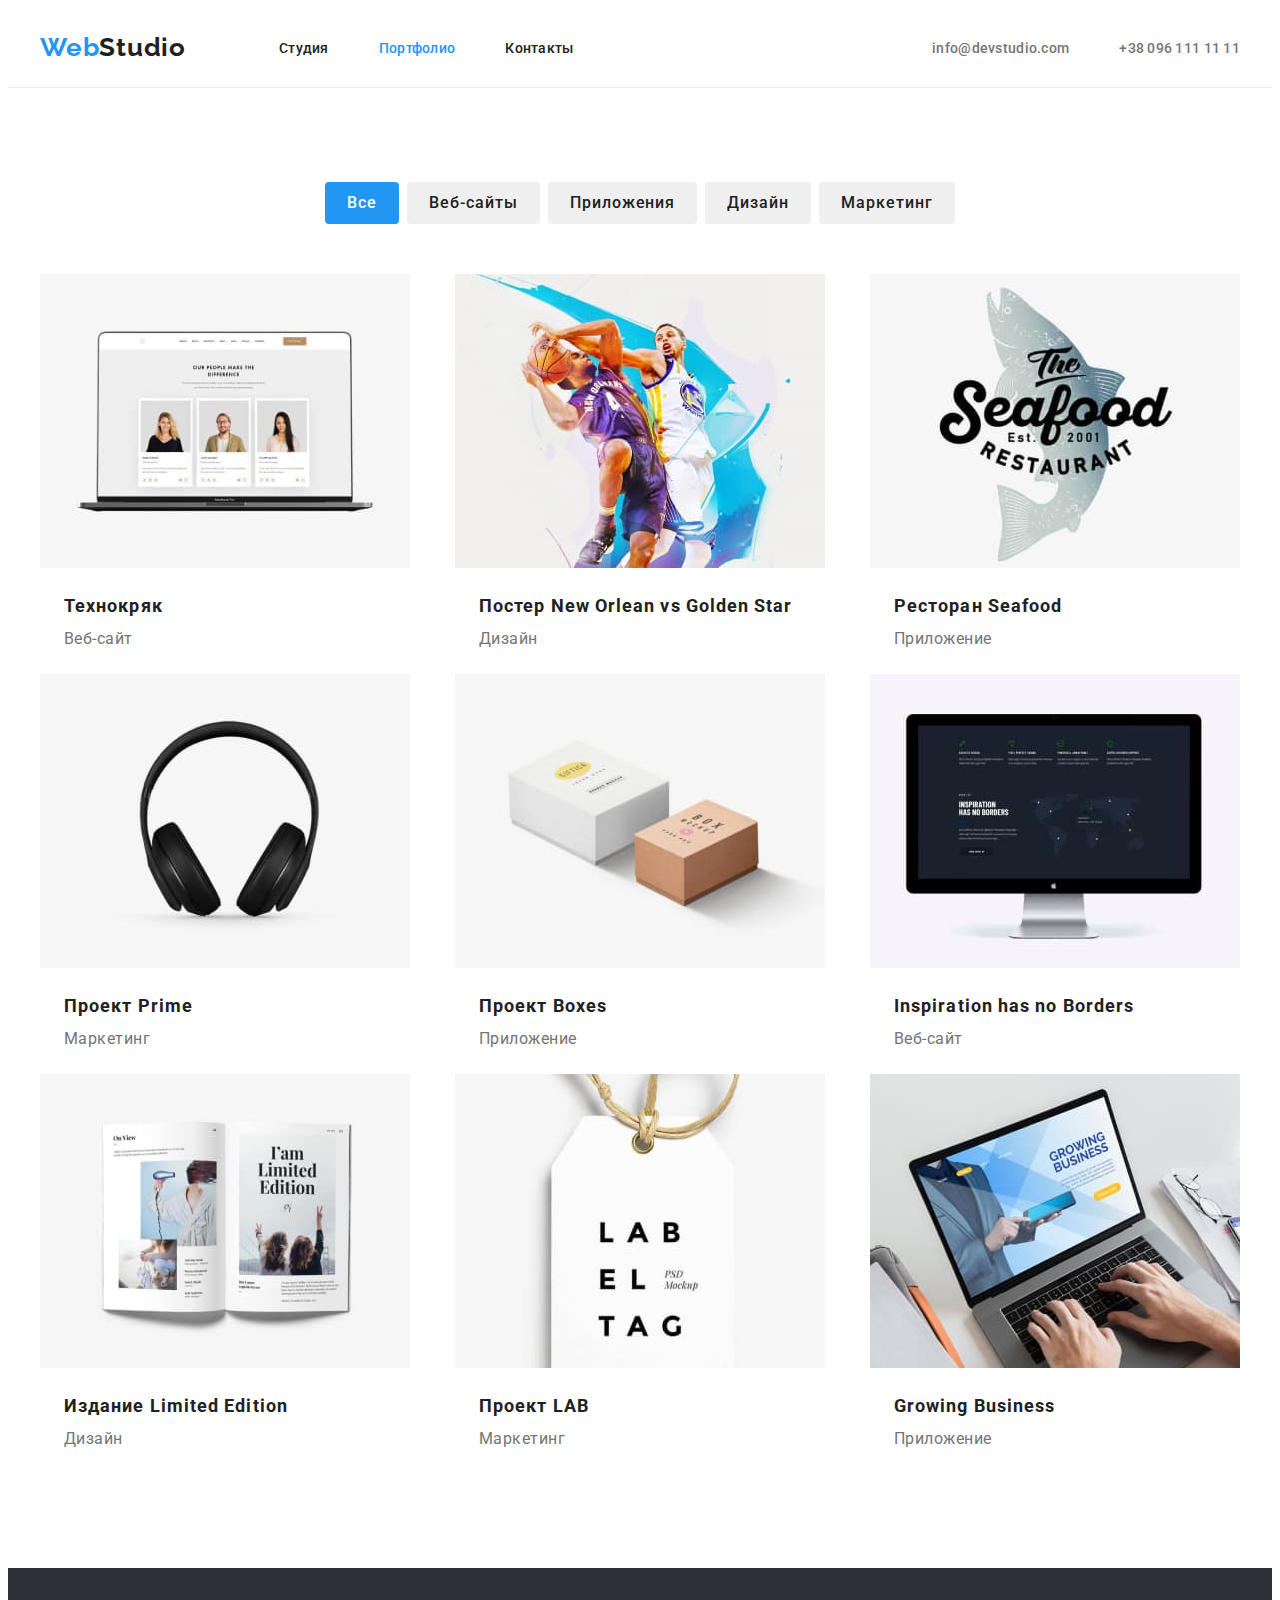
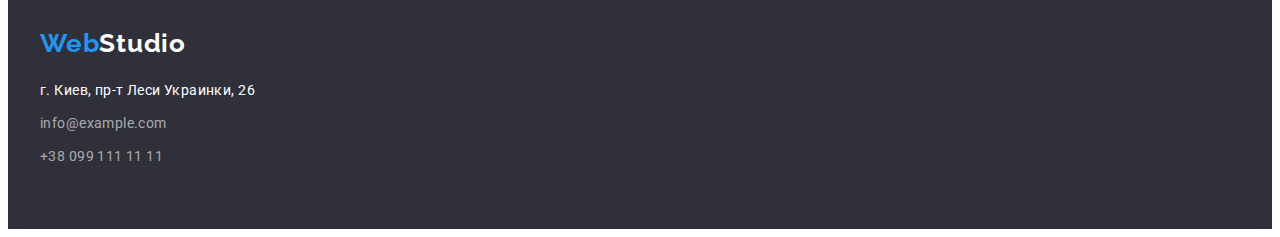
==== commit 61d6e27c: "dz v2" ====
--- a/portfolio.html
+++ b/portfolio.html
@@ -79,8 +79,10 @@
           <ul class="portfolio-list-item list">
             <li class="portfolio-item">
               <img src="./img/portfolio1.jpg" alt="Ноутбук" width="370" />
-              <h2 class="portfolio-desc">Технокряк</h2>
-              <p title="text" class="portfolio-text">Веб-сайт</p>
+              <div class="portfolio-item-container">
+                <h2 class="portfolio-desc">Технокряк</h2>
+                <p title="text" class="portfolio-text">Веб-сайт</p>
+              </div>
             </li>
             <li class="portfolio-item">
               <img
@@ -88,50 +90,66 @@
                 alt="Гравці з м'ячем"
                 width="370"
               />
-              <h2 class="portfolio-desc">
-                Постер <span lang="en">New Orlean vs Golden Star</span>
-              </h2>
-              <p title="text" class="portfolio-text">Дизайн</p>
+              <div class="portfolio-item-container">
+                <h2 class="portfolio-desc">
+                  Постер <span lang="en">New Orlean vs Golden Star</span>
+                </h2>
+                <p title="text" class="portfolio-text">Дизайн</p>
+              </div>
             </li>
             <li class="portfolio-item">
               <img src="./img/portfolio3.jpg" alt="логотип риби" width="370" />
-              <h2 class="portfolio-desc">
-                Ресторан <span lang="en">Seafood</span>
-              </h2>
-              <p title="text" class="portfolio-text">Приложение</p>
+              <div class="portfolio-item-container">
+                <h2 class="portfolio-desc">
+                  Ресторан <span lang="en">Seafood</span>
+                </h2>
+                <p title="text" class="portfolio-text">Приложение</p>
+              </div>
             </li>
             <li class="portfolio-item">
               <img src="./img/portfolio4.jpg" alt="навушники" width="370" />
-              <h2 class="portfolio-desc">
-                Проект <span lang="en">Prime</span>
-              </h2>
-              <p title="text" class="portfolio-text">Маркетинг</p>
+              <div class="portfolio-item-container">
+                <h2 class="portfolio-desc">
+                  Проект <span lang="en">Prime</span>
+                </h2>
+                <p title="text" class="portfolio-text">Маркетинг</p>
+              </div>
             </li>
             <li class="portfolio-item">
               <img src="./img/portfolio5.jpg" alt="ящики" width="370" />
-              <h2 class="portfolio-desc">
-                Проект <span lang="en">Boxes</span>
-              </h2>
-              <p title="text" class="portfolio-text">Приложение</p>
+              <div class="portfolio-item-container">
+                <h2 class="portfolio-desc">
+                  Проект <span lang="en">Boxes</span>
+                </h2>
+                <p title="text" class="portfolio-text">Приложение</p>
+              </div>
             </li>
             <li class="portfolio-item">
               <img src="./img/portfolio6.jpg" alt="монітор" width="370" />
-              <h2 lang="en" class="portfolio-desc">
-                Inspiration has no Borders
-              </h2>
-              <p title="text" class="portfolio-text">Веб-сайт</p>
+              <div class="portfolio-item-container">
+                <h2 lang="en" class="portfolio-desc">
+                  Inspiration has no Borders
+                </h2>
+                <p title="text" class="portfolio-text">Веб-сайт</p>
+              </div>
             </li>
             <li class="portfolio-item">
               <img src="./img/portfolio7.jpg" alt="книга" width="370" />
-              <h2 class="portfolio-desc">
-                Издание <span lang="en">Limited Edition</span>
-              </h2>
-              <p title="text" class="portfolio-text">Дизайн</p>
+              <div class="portfolio-item-container">
+                <h2 class="portfolio-desc">
+                  Издание <span lang="en">Limited Edition</span>
+                </h2>
+                <p title="text" class="portfolio-text">Дизайн</p>
+              </div>
             </li>
             <li class="portfolio-item">
               <img src="./img/portfolio8.jpg" alt="стікер" width="370" />
-              <h2 class="portfolio-desc">Проект <span lang="en">LAB</span></h2>
-              <p title="text" class="portfolio-text">Маркетинг</p>
+              <div class="portfolio-item-container">
+                <h2 class="portfolio-desc">
+                  Проект <span lang="en">LAB</span>
+                </h2>
+                <p title="text" class="portfolio-text">Маркетинг</p>
+              </div>
             </li>
             <li class="portfolio-item">
               <img
@@ -139,8 +157,10 @@
                 alt="руки на ноутбуці"
                 width="370"
               />
-              <h2 lang="en" class="portfolio-desc">Growing Business</h2>
-              <p title="text" class="portfolio-text">Приложение</p>
+              <div class="portfolio-item-container">
+                <h2 lang="en" class="portfolio-desc">Growing Business</h2>
+                <p title="text" class="portfolio-text">Приложение</p>
+              </div>
             </li>
           </ul>
         </div>
--- a/css/styles.css
+++ b/css/styles.css
@@ -36,6 +36,10 @@
   background-color: var(--second-color);
 }
 
+img {
+  display: block;
+}
+
 .link {
   text-decoration: none;
 }
@@ -56,28 +60,32 @@
 /*----header----*/
 
 .page-header {
+  border-bottom: 1px solid #ececec;
+}
+
+.page-header > .container-header {
+  display: flex;
+}
+
+.header-list {
+  display: flex;
+}
+
+.header-item:not(:last-child) {
+  margin-right: 50px;
+}
+
+.header-contacts {
+  display: flex;
+  margin-left: auto;
+  display: flex;
+  gap: 50px;
+}
+
+.header-link,
+.header-mailtel {
   padding-top: 32px;
   padding-bottom: 32px;
-  border-bottom: 1px solid #ececec;
-}
-
-.page-header > .container-header {
-  display: flex;
-}
-
-.header-list {
-  display: flex;
-}
-
-.header-item:not(:last-child) {
-  margin-right: 50px;
-}
-
-.header-contacts {
-  display: flex;
-  margin-left: auto;
-  display: flex;
-  gap: 50px;
 }
 
 /*
@@ -98,6 +106,8 @@
   letter-spacing: 0.03em;
   color: var(--first-color);
   margin-right: 93px;
+  padding-top: 24px;
+  padding-bottom: 24px;
 }
 
 .header-logo:hover,
@@ -144,11 +154,13 @@
 
 .hero {
   background-color: var(--sixth-color);
+  padding-top: 200px;
+  padding-bottom: 200px;
 }
 
 .container-hero {
-  height: 600px;
-  padding-top: 200px;
+  /*height: 600px;
+  padding-top: 200px;*/
 }
 
 .hero-logo {
@@ -160,11 +172,11 @@
   color: var(--second-color);
   text-align: center;
   max-width: 696px;
-  margin-left: 252px;
+  margin: auto;
 }
 
 .hero-btn {
-  display: block;
+  padding: 10px 32px 10px 32px;
   margin: 32px auto 0;
   font-family: "Roboto";
   font-weight: 500;
@@ -231,6 +243,7 @@
 
 .benefits {
   padding-top: 94px;
+  padding-bottom: 94px;
 }
 
 /*---prices---*/
@@ -250,24 +263,27 @@
   gap: 30px;
 }
 
+.prices-image {
+  max-width: 100%;
+  height: auto;
+}
+
 .prices {
+  padding-bottom: 94px;
+}
+
+/*----team----*/
+
+.team {
+  background-color: var(--seventh-color);
   padding-top: 94px;
   padding-bottom: 94px;
 }
 
-/*----team----*/
-
-.team {
-  background-color: var(--seventh-color);
-}
-
 .team-item {
   background-color: var(--second-color);
-  width: 270px;
-  height: 368px;
   border-radius: 0px 0px 4px 4px;
   text-align: center;
-  margin-top: 50px;
 }
 
 .team-tittle {
@@ -277,6 +293,7 @@
   letter-spacing: 0.03em;
   color: var(--first-color);
   text-align: center;
+  margin-bottom: 50px;
 }
 
 .team-participant {
@@ -285,19 +302,18 @@
   line-height: 1.18;
   letter-spacing: 0.03em;
   color: var(--first-color);
-  margin-top: 30px;
+  margin-bottom: 10px;
 }
 
 .team-text {
   line-height: 1.18;
   letter-spacing: 0.03em;
   color: var(--fifth-color);
-  margin-top: 10px;
-}
-
-.container-team {
-  padding-top: 94px;
-  padding-bottom: 94px;
+}
+
+.container-text-team {
+  padding-top: 30px;
+  padding-bottom: 30px;
 }
 
 .team-list {
@@ -325,10 +341,13 @@
 
 .footer {
   background-color: var(--sixth-color);
+  padding-top: 60px;
+  padding-bottom: 60px;
 }
 
 .adress {
   font-style: normal;
+  margin-top: 20px;
 }
 
 .adress-link-one {
@@ -355,13 +374,8 @@
   color: var(--third-color);
 }
 
-.container-footer {
-  padding-top: 60px;
-  padding-bottom: 60px;
-}
-
-.adress-list {
-  padding-top: 20px;
+.adress-item {
+  margin-top: 9px;
 }
 
 /*---portfolio---*/
@@ -383,6 +397,7 @@
   color: var(--second-color);
   background-color: var(--third-color);
   cursor: pointer;
+  padding: 6px 22px;
 }
 
 .btn-portfolio-wse:hover,
@@ -402,6 +417,7 @@
   border-radius: 4px;
   color: var(--first-color);
   cursor: pointer;
+  padding: 6px 22px;
 }
 
 .btn-portfolio:hover,
@@ -426,7 +442,7 @@
 }
 
 .portfolio-list {
-  padding-bottom: 16px;
+  margin-bottom: 50px;
   display: flex;
   justify-content: center;
 }
@@ -435,13 +451,18 @@
   display: flex;
   flex-wrap: wrap;
   justify-content: space-between;
-  margin-top: 34px;
 }
 
 .item-button:not(:last-child) {
   margin-right: 8px;
 }
 
-.portfolio-item:nth-child(n + 4) {
+/*.portfolio-item:nth-child(n + 4) {
   margin-top: 30px;
-}
+}*/
+.portfolio-item {
+}
+
+.portfolio-item-container {
+  padding: 20px 24px;
+}
